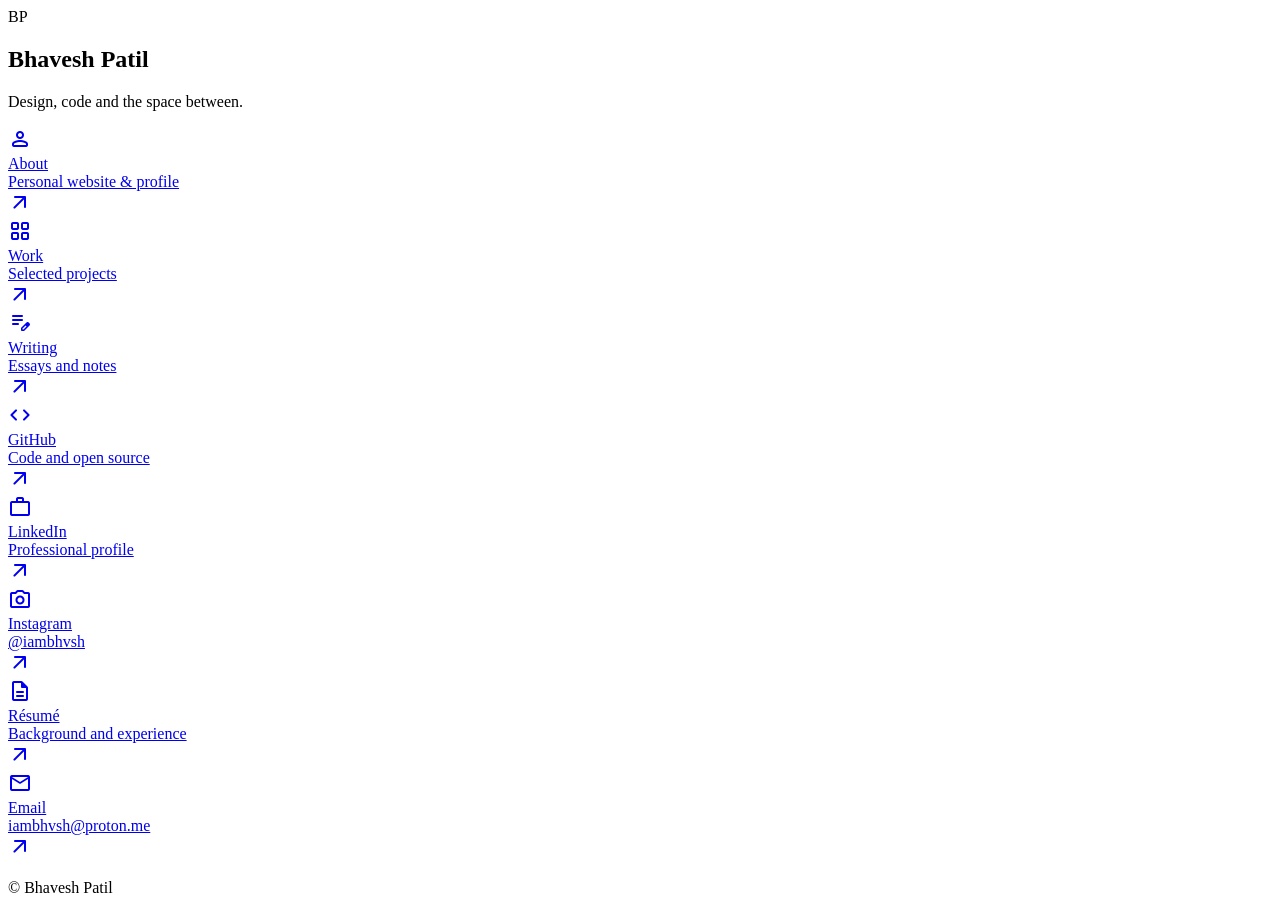
==== index.html @ 5a82e877 "Add files via upload" ====
<!DOCTYPE html>
<html lang="en" data-theme="auto">

<head>
  <!-- ============================================================
       META & SEO
  ============================================================ -->
  <meta charset="UTF-8" />
  <meta name="viewport" content="width=device-width, initial-scale=1.0, viewport-fit=cover" />
  <meta name="description" content="A central place for work, writing and links." />
  <meta name="keywords" content="Bhavesh Patil, links, portfolio, aviation, developer, iambhvsh" />
  <meta name="author" content="Bhavesh Patil" />
  <meta name="robots" content="index, follow" />
  <link rel="canonical" href="https://links.iambhvsh.in/" />
  
  <title>Bhavesh Patil — Links</title>
  
  <!-- Theme colors -->
  <meta name="theme-color" content="#f5f4f0" media="(prefers-color-scheme: light)" />
  <meta name="theme-color" content="#000000" media="(prefers-color-scheme: dark)" />
  
  <!-- Apple web app -->
  <meta name="apple-mobile-web-app-capable" content="yes" />
  <meta name="apple-mobile-web-app-status-bar-style" content="default" />
  <meta name="apple-mobile-web-app-title" content="Bhavesh Patil — Links" />
  
  <!-- Open Graph -->
  <meta property="og:type" content="website" />
  <meta property="og:url" content="https://links.iambhvsh.in" />
  <meta property="og:title" content="Bhavesh Patil — Links" />
  <meta property="og:description" content="A central place for work, writing and links." />
  <meta property="og:image" content="https://links.iambhvsh.in/og-image.png" />
  
  <!-- Twitter/X -->
  <meta name="twitter:card" content="summary_large_image" />
  <meta name="twitter:site" content="@iambhvsh" />
  <meta name="twitter:title" content="Bhavesh Patil — Links" />
  <meta name="twitter:description" content="A central place for work, writing and links." />
  <meta name="twitter:image" content="https://links.iambhvsh.in/og-image.png" />
  
  <!-- Favicon -->
  <link rel="icon" href="data:image/svg+xml,<svg xmlns='http://www.w3.org/2000/svg' viewBox='0 0 100 100'><text x='50%25' y='50%25' dominant-baseline='central' text-anchor='middle' font-size='90'>✦</text></svg>" />
  
  <!-- Fonts -->
  <link rel="preconnect" href="https://fonts.googleapis.com" />
  <link rel="preconnect" href="https://fonts.gstatic.com" crossorigin />
  <link href="https://fonts.googleapis.com/css2?family=Instrument+Serif:ital@0;1&family=Inter:wght@300;400;450;500&display=swap" rel="stylesheet" />
  
  <!-- Material Symbols Rounded -->
  <link href="https://fonts.googleapis.com/css2?family=Material+Symbols+Rounded:opsz,wght,FILL,GRAD@20..48,100..700,0..1,-50..200" rel="stylesheet" />
  
  <!-- STYLESHEET -->
  <link rel="stylesheet" href="/assets/style.css">
  
</head>

<body>
  
  <!-- ── Page container ───────────────────────────────────────── -->
  <main class="page" role="main">
    
    <!-- ══ HERO ════════════════════════════════════════════════ -->
    <section class="hero" aria-label="Profile">
      
      <div class="avatar-wrap">
        <div class="avatar-initials" id="avatarInitials" aria-hidden="true">BP</div>
        <img class="avatar" id="avatarImg" src="https://db.iambhvsh.in/assets/profile.webp" alt="Profile Picture" width="88" height="88" style="display:none;" onload="this.style.display='block'; document.getElementById('avatarInitials').style.display='none';" onerror="this.style.display='none'; document.getElementById('avatarInitials').style.display='flex';" />
      </div>
      
      <div class="hero-text">
        <h1 class="hero-name">Bhavesh Patil</h1>
        <p class="hero-bio">Design, code and the space between.</p>
      </div>
      
    </section>
    
    <!-- ══ LINKS ════════════════════════════════════════════════ -->
    <section class="links-section" aria-label="Links">
      
      <!-- About -->
      <a href="https://iambhvsh.in" target="_blank" rel="noopener noreferrer" class="link-card" aria-label="About — Personal website & profile">
        <div class="card-icon-wrap" aria-hidden="true">
          <span class="material-symbols-rounded">person</span>
        </div>
        <div class="card-text">
          <div class="card-title">About</div>
          <div class="card-subtitle">Personal website &amp; profile</div>
        </div>
        <div class="card-arrow" aria-hidden="true">
          <span class="material-symbols-rounded">arrow_outward</span>
        </div>
      </a>
      
      <!-- Work -->
      <a href="https://work.iambhvsh.in" target="_blank" rel="noopener noreferrer" class="link-card" aria-label="Work — Selected projects">
        <div class="card-icon-wrap" aria-hidden="true">
          <span class="material-symbols-rounded">grid_view</span>
        </div>
        <div class="card-text">
          <div class="card-title">Work</div>
          <div class="card-subtitle">Selected projects</div>
        </div>
        <div class="card-arrow" aria-hidden="true">
          <span class="material-symbols-rounded">arrow_outward</span>
        </div>
      </a>
      
      <!-- Writing -->
      <a href="https://writing.iambhvsh.in" target="_blank" rel="noopener noreferrer" class="link-card" aria-label="Writing — Essays and notes">
        <div class="card-icon-wrap" aria-hidden="true">
          <span class="material-symbols-rounded">edit_note</span>
        </div>
        <div class="card-text">
          <div class="card-title">Writing</div>
          <div class="card-subtitle">Essays and notes</div>
        </div>
        <div class="card-arrow" aria-hidden="true">
          <span class="material-symbols-rounded">arrow_outward</span>
        </div>
      </a>
      
      <!-- GitHub -->
      <a href="https://github.com/iambhvsh" target="_blank" rel="noopener noreferrer" class="link-card" aria-label="GitHub — Code and open source">
        <div class="card-icon-wrap" aria-hidden="true">
          <span class="material-symbols-rounded">code</span>
        </div>
        <div class="card-text">
          <div class="card-title">GitHub</div>
          <div class="card-subtitle">Code and open source</div>
        </div>
        <div class="card-arrow" aria-hidden="true">
          <span class="material-symbols-rounded">arrow_outward</span>
        </div>
      </a>
      
      <!-- LinkedIn -->
      <a href="https://linkedin.com/in/iambhvsh" target="_blank" rel="noopener noreferrer" class="link-card" aria-label="LinkedIn — Professional profile">
        <div class="card-icon-wrap" aria-hidden="true">
          <span class="material-symbols-rounded">work</span>
        </div>
        <div class="card-text">
          <div class="card-title">LinkedIn</div>
          <div class="card-subtitle">Professional profile</div>
        </div>
        <div class="card-arrow" aria-hidden="true">
          <span class="material-symbols-rounded">arrow_outward</span>
        </div>
      </a>
      
      <!-- Instagram -->
      <a href="https://instagram.com/iambhvsh" target="_blank" rel="noopener noreferrer" class="link-card" aria-label="Instagram — @iambhvsh">
        <div class="card-icon-wrap" aria-hidden="true">
          <span class="material-symbols-rounded">photo_camera</span>
        </div>
        <div class="card-text">
          <div class="card-title">Instagram</div>
          <div class="card-subtitle">@iambhvsh</div>
        </div>
        <div class="card-arrow" aria-hidden="true">
          <span class="material-symbols-rounded">arrow_outward</span>
        </div>
      </a>
      
      <!-- Resume -->
      <a href="https://iambhvsh.in/resume" target="_blank" rel="noopener noreferrer" class="link-card" aria-label="Résumé — Background and experience">
        <div class="card-icon-wrap" aria-hidden="true">
          <span class="material-symbols-rounded">description</span>
        </div>
        <div class="card-text">
          <div class="card-title">Résumé</div>
          <div class="card-subtitle">Background and experience</div>
        </div>
        <div class="card-arrow" aria-hidden="true">
          <span class="material-symbols-rounded">arrow_outward</span>
        </div>
      </a>
      
      <!-- Mail -->
      <a href="mailto:iambhvsh@proton.me" class="link-card" aria-label="Email — iambhvsh@proton.me">
        <div class="card-icon-wrap" aria-hidden="true">
          <span class="material-symbols-rounded">mail</span>
        </div>
        <div class="card-text">
          <div class="card-title">Email</div>
          <div class="card-subtitle">iambhvsh@proton.me</div>
        </div>
        <div class="card-arrow" aria-hidden="true">
          <span class="material-symbols-rounded">arrow_outward</span>
        </div>
      </a>
      
    </section>
    
    <!-- ══ FOOTER ════════════════════════════════════════════════ -->
    <footer role="contentinfo">
      <p class="footer-text">© <span id="year"></span> Bhavesh Patil</p>
    </footer>
    
  </main>
  
<!-- JAVASCRIPT -->
<script src="/assets/script.js"></script>
  
</body>

</html>
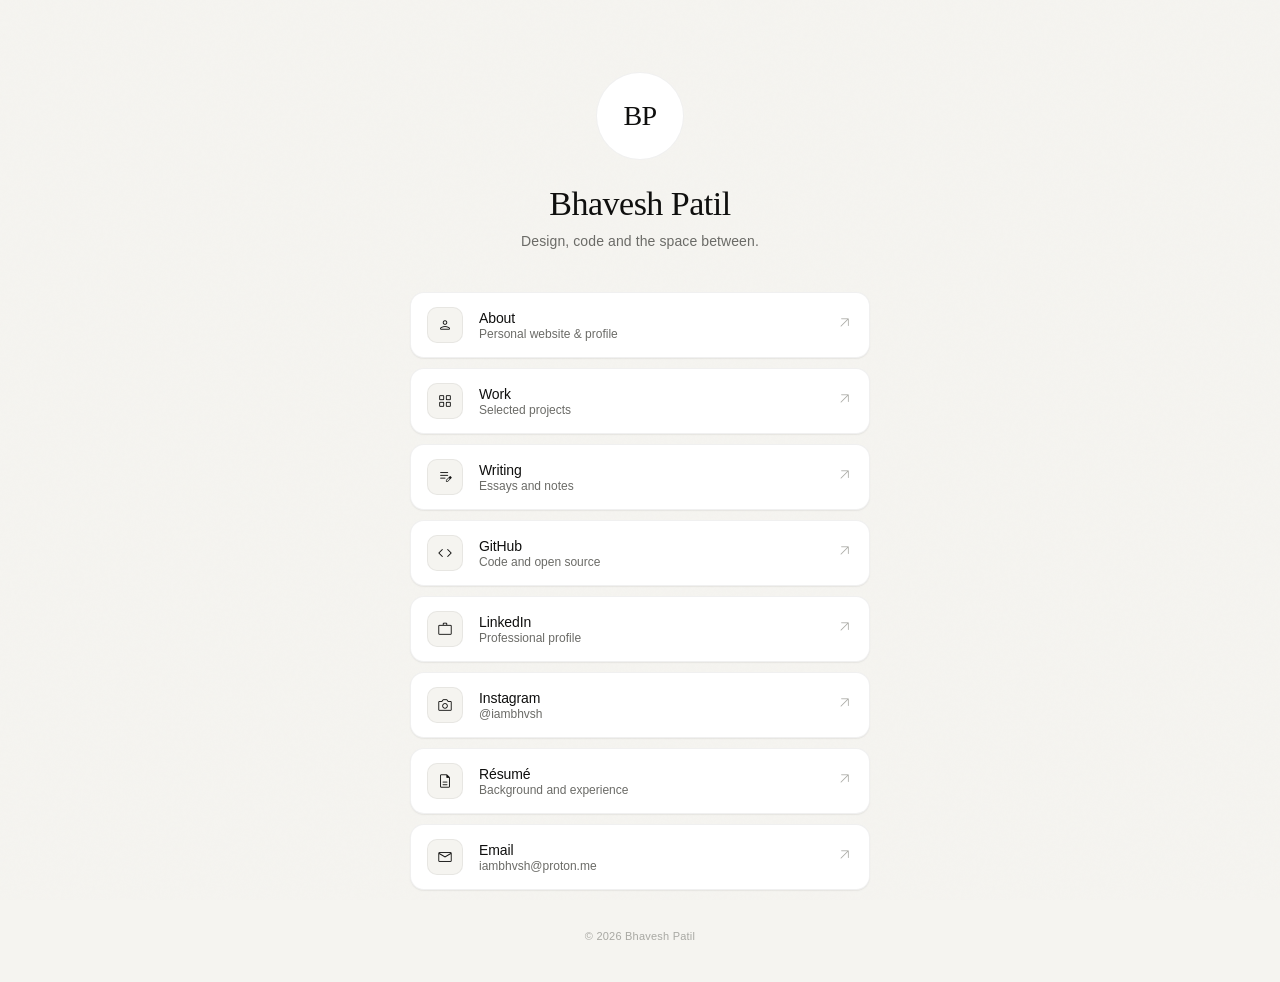
==== commit 29ba28db: "Update index.html" ====
--- a/index.html
+++ b/index.html
@@ -29,14 +29,14 @@
   <meta property="og:url" content="https://links.iambhvsh.in" />
   <meta property="og:title" content="Bhavesh Patil — Links" />
   <meta property="og:description" content="A central place for work, writing and links." />
-  <meta property="og:image" content="https://links.iambhvsh.in/og-image.png" />
+  <meta property="og:image" content="https://links.iambhvsh.in/assets/og-image.png" />
   
   <!-- Twitter/X -->
   <meta name="twitter:card" content="summary_large_image" />
   <meta name="twitter:site" content="@iambhvsh" />
   <meta name="twitter:title" content="Bhavesh Patil — Links" />
   <meta name="twitter:description" content="A central place for work, writing and links." />
-  <meta name="twitter:image" content="https://links.iambhvsh.in/og-image.png" />
+  <meta name="twitter:image" content="https://links.iambhvsh.in/assets/og-image.png" />
   
   <!-- Favicon -->
   <link rel="icon" href="data:image/svg+xml,<svg xmlns='http://www.w3.org/2000/svg' viewBox='0 0 100 100'><text x='50%25' y='50%25' dominant-baseline='central' text-anchor='middle' font-size='90'>✦</text></svg>" />
@@ -203,4 +203,4 @@
   
 </body>
 
-</html>+</html>
--- a/assets/style.css
+++ b/assets/style.css
@@ -0,0 +1,389 @@
+/* ── Tokens ─────────────────────────────────────────────── */
+:root {
+  /* 8px grid */
+  --sp-1: 8px;
+  --sp-2: 16px;
+  --sp-3: 24px;
+  --sp-4: 32px;
+  --sp-5: 40px;
+  --sp-6: 48px;
+  --sp-7: 56px;
+  --sp-8: 64px;
+  
+  --radius-sm: 10px;
+  --radius-md: 14px;
+  --radius-lg: 20px;
+  --radius-xl: 28px;
+  --radius-full: 999px;
+  
+  --duration-fast: 140ms;
+  --duration-base: 240ms;
+  --duration-slow: 400ms;
+  --ease-spring: cubic-bezier(0.34, 1.56, 0.64, 1);
+  --ease-smooth: cubic-bezier(0.4, 0, 0.2, 1);
+  
+  --max-width: 460px;
+}
+
+/* Light mode */
+[data-theme="light"],
+[data-theme="auto"] {
+  --bg: #f5f4f0;
+  --bg-card: #ffffff;
+  --bg-card-hover: #fafaf8;
+  --border: rgba(0, 0, 0, 0.06);
+  --border-hover: rgba(0, 0, 0, 0.10);
+  --text-primary: #0f0f0e;
+  --text-secondary: #6b6b67;
+  --text-tertiary: #a8a8a3;
+  --icon-color: #0f0f0e;
+  --shadow-card: 0 1px 2px rgba(0, 0, 0, 0.04), 0 1px 1px rgba(0, 0, 0, 0.03);
+  --shadow-hover: 0 3px 12px rgba(0, 0, 0, 0.06), 0 1px 3px rgba(0, 0, 0, 0.04);
+  --glow: rgba(0, 0, 0, 0);
+  --noise-opacity: 0.015;
+}
+
+/* Dark mode */
+[data-theme="dark"] {
+  --bg: #000000;
+  --bg-card: #0b0b0b;
+  --bg-card-hover: #111111;
+  --border: rgba(255, 255, 255, 0.05);
+  --border-hover: rgba(255, 255, 255, 0.09);
+  --text-primary: #f0efeb;
+  --text-secondary: #8a8a85;
+  --text-tertiary: #555552;
+  --icon-color: #f0efeb;
+  --shadow-card: 0 1px 3px rgba(0, 0, 0, 0.5), 0 1px 2px rgba(0, 0, 0, 0.3);
+  --shadow-hover: 0 3px 14px rgba(0, 0, 0, 0.5), 0 1px 3px rgba(0, 0, 0, 0.4);
+  --glow: rgba(255, 255, 255, 0.015);
+  --noise-opacity: 0.02;
+}
+
+/* System dark auto-detection */
+@media (prefers-color-scheme: dark) {
+  [data-theme="auto"] {
+    --bg: #000000;
+    --bg-card: #0b0b0b;
+    --bg-card-hover: #111111;
+    --border: rgba(255, 255, 255, 0.05);
+    --border-hover: rgba(255, 255, 255, 0.09);
+    --text-primary: #f0efeb;
+    --text-secondary: #8a8a85;
+    --text-tertiary: #555552;
+    --icon-color: #f0efeb;
+    --shadow-card: 0 1px 3px rgba(0, 0, 0, 0.5), 0 1px 2px rgba(0, 0, 0, 0.3);
+    --shadow-hover: 0 3px 14px rgba(0, 0, 0, 0.5), 0 1px 3px rgba(0, 0, 0, 0.4);
+    --glow: rgba(255, 255, 255, 0.015);
+    --noise-opacity: 0.02;
+  }
+}
+
+/* ── Reset ───────────────────────────────────────────────── */
+*,
+*::before,
+*::after {
+  box-sizing: border-box;
+  margin: 0;
+  padding: 0;
+}
+
+html {
+  -webkit-text-size-adjust: 100%;
+  text-rendering: optimizeLegibility;
+  -webkit-font-smoothing: antialiased;
+  -moz-osx-font-smoothing: grayscale;
+  scrollbar-width: none;
+  -ms-overflow-style: none;
+}
+
+html::-webkit-scrollbar {
+  display: none;
+}
+
+body {
+  user-select: none;
+  -webkit-user-select: none;
+  -moz-user-select: none;
+  -ms-user-select: none;
+  font-family: 'Inter', -apple-system, BlinkMacSystemFont, 'SF Pro Display', 'Helvetica Neue', sans-serif;
+  background-color: var(--bg);
+  color: var(--text-primary);
+  min-height: 100dvh;
+  min-height: 100vh;
+  display: flex;
+  flex-direction: column;
+  align-items: center;
+  padding: var(--sp-6) var(--sp-2) var(--sp-5);
+  padding-top: max(var(--sp-6), env(safe-area-inset-top));
+  padding-bottom: max(var(--sp-5), env(safe-area-inset-bottom));
+  transition: background-color var(--duration-slow) var(--ease-smooth),
+    color var(--duration-slow) var(--ease-smooth);
+  position: relative;
+  overflow-x: hidden;
+}
+
+/* Noise texture overlay */
+body::before {
+  content: '';
+  position: fixed;
+  inset: 0;
+  background-image: url("data:image/svg+xml,%3Csvg viewBox='0 0 256 256' xmlns='http://www.w3.org/2000/svg'%3E%3Cfilter id='n'%3E%3CfeTurbulence type='fractalNoise' baseFrequency='0.9' numOctaves='4' stitchTiles='stitch'/%3E%3C/filter%3E%3Crect width='100%25' height='100%25' filter='url(%23n)' opacity='1'/%3E%3C/svg%3E");
+  opacity: var(--noise-opacity);
+  pointer-events: none;
+  z-index: 0;
+}
+
+/* ── Layout ─────────────────────────────────────────────── */
+.page {
+  width: 100%;
+  max-width: var(--max-width);
+  display: flex;
+  flex-direction: column;
+  gap: var(--sp-5);
+  position: relative;
+  z-index: 1;
+}
+
+/* ── Reduced motion ──────────────────────────────────────── */
+@media (prefers-reduced-motion: reduce) {
+  
+  *,
+  *::before,
+  *::after {
+    animation-duration: 0.01ms !important;
+    transition-duration: 0.01ms !important;
+  }
+}
+
+/* ============================================================
+       HERO SECTION
+    ============================================================ */
+.hero {
+  display: flex;
+  flex-direction: column;
+  align-items: center;
+  gap: var(--sp-3);
+  padding-top: var(--sp-3);
+  animation: fadeUp var(--duration-slow) var(--ease-smooth) both;
+}
+
+/* Avatar */
+.avatar-wrap {
+  position: relative;
+  width: 88px;
+  height: 88px;
+}
+
+.avatar {
+  width: 88px;
+  height: 88px;
+  border-radius: 50%;
+  object-fit: cover;
+  border: 1px solid var(--border);
+  transition: border-color var(--duration-base);
+  display: block;
+  background: var(--bg-card);
+}
+
+/* Fallback avatar initials */
+.avatar-initials {
+  width: 88px;
+  height: 88px;
+  border-radius: 50%;
+  border: 1px solid var(--border);
+  background: var(--bg-card);
+  display: flex;
+  align-items: center;
+  justify-content: center;
+  font-family: 'Instrument Serif', Georgia, serif;
+  font-size: 28px;
+  color: var(--text-primary);
+  letter-spacing: -0.5px;
+}
+
+/* Name & bio */
+.hero-text {
+  text-align: center;
+}
+
+.hero-name {
+  font-family: 'Instrument Serif', Georgia, 'Times New Roman', serif;
+  font-size: clamp(28px, 7vw, 34px);
+  font-weight: 400;
+  line-height: 1.15;
+  letter-spacing: -0.5px;
+  color: var(--text-primary);
+  margin-bottom: var(--sp-1);
+}
+
+.hero-bio {
+  font-size: 14px;
+  font-weight: 400;
+  color: var(--text-secondary);
+  letter-spacing: 0.1px;
+  line-height: 1.5;
+}
+
+/* ============================================================
+       LINKS SECTION
+    ============================================================ */
+.links-section {
+  display: flex;
+  flex-direction: column;
+  gap: 10px;
+  animation: fadeUp var(--duration-slow) var(--ease-smooth) 80ms both;
+}
+
+.section-label {
+  font-size: 11px;
+  font-weight: 500;
+  letter-spacing: 0.06em;
+  text-transform: uppercase;
+  color: var(--text-tertiary);
+  padding-left: 2px;
+  margin-bottom: 2px;
+}
+
+/* Link card */
+.link-card {
+  display: flex;
+  align-items: center;
+  gap: var(--sp-2);
+  padding: 14px var(--sp-2);
+  background: var(--bg-card);
+  border: 1px solid var(--border);
+  border-radius: var(--radius-md);
+  text-decoration: none;
+  color: inherit;
+  box-shadow: var(--shadow-card);
+  transition:
+    background var(--duration-fast) var(--ease-smooth),
+    border-color var(--duration-fast) var(--ease-smooth),
+    box-shadow var(--duration-base) var(--ease-smooth),
+    transform var(--duration-fast) var(--ease-spring);
+  -webkit-tap-highlight-color: transparent;
+  cursor: pointer;
+  position: relative;
+  overflow: hidden;
+}
+
+.link-card::before {
+  content: '';
+  position: absolute;
+  inset: 0;
+  background: var(--glow);
+  opacity: 0;
+  transition: opacity var(--duration-base);
+  border-radius: inherit;
+}
+
+.link-card:hover {
+  background: var(--bg-card-hover);
+  border-color: var(--border-hover);
+  box-shadow: var(--shadow-hover);
+  transform: translateY(-1px);
+}
+
+.link-card:hover::before {
+  opacity: 1;
+}
+
+.link-card:active {
+  transform: scale(0.985) translateY(0);
+  box-shadow: var(--shadow-card);
+}
+
+.link-card:focus-visible {
+  outline: 2px solid var(--text-primary);
+  outline-offset: 3px;
+}
+
+/* Card icon */
+.card-icon-wrap {
+  width: 36px;
+  height: 36px;
+  border-radius: var(--radius-sm);
+  background: var(--bg);
+  border: 1px solid var(--border);
+  display: flex;
+  align-items: center;
+  justify-content: center;
+  flex-shrink: 0;
+  transition: background var(--duration-fast), border-color var(--duration-fast);
+}
+
+.card-icon-wrap .material-symbols-rounded {
+  font-size: 18px;
+  color: var(--icon-color);
+  font-variation-settings: 'FILL' 0, 'wght' 300, 'GRAD' -25, 'opsz' 20;
+}
+
+/* Card text */
+.card-text {
+  flex: 1;
+  min-width: 0;
+}
+
+.card-title {
+  font-size: 14px;
+  font-weight: 450;
+  color: var(--text-primary);
+  letter-spacing: -0.1px;
+  white-space: nowrap;
+  overflow: hidden;
+  text-overflow: ellipsis;
+}
+
+.card-subtitle {
+  font-size: 12px;
+  font-weight: 400;
+  color: var(--text-secondary);
+  margin-top: 1px;
+  white-space: nowrap;
+  overflow: hidden;
+  text-overflow: ellipsis;
+}
+
+/* External arrow */
+.card-arrow .material-symbols-rounded {
+  font-size: 16px;
+  color: var(--text-tertiary);
+  font-variation-settings: 'FILL' 0, 'wght' 300, 'GRAD' -25, 'opsz' 20;
+  flex-shrink: 0;
+  transition: color var(--duration-fast), transform var(--duration-fast) var(--ease-spring);
+}
+
+.link-card:hover .card-arrow .material-symbols-rounded {
+  color: var(--text-secondary);
+  transform: translate(1px, -1px);
+}
+
+/* ============================================================
+       FOOTER
+    ============================================================ */
+footer {
+  text-align: center;
+  animation: fadeUp var(--duration-slow) var(--ease-smooth) 200ms both;
+}
+
+.footer-text {
+  font-size: 11px;
+  color: var(--text-tertiary);
+  letter-spacing: 0.02em;
+}
+
+/* ============================================================
+       PAGE ENTRANCE ANIMATION
+    ============================================================ */
+@keyframes fadeUp {
+  from {
+    opacity: 0;
+    transform: translateY(12px);
+  }
+  
+  to {
+    opacity: 1;
+    transform: translateY(0);
+  }
+}
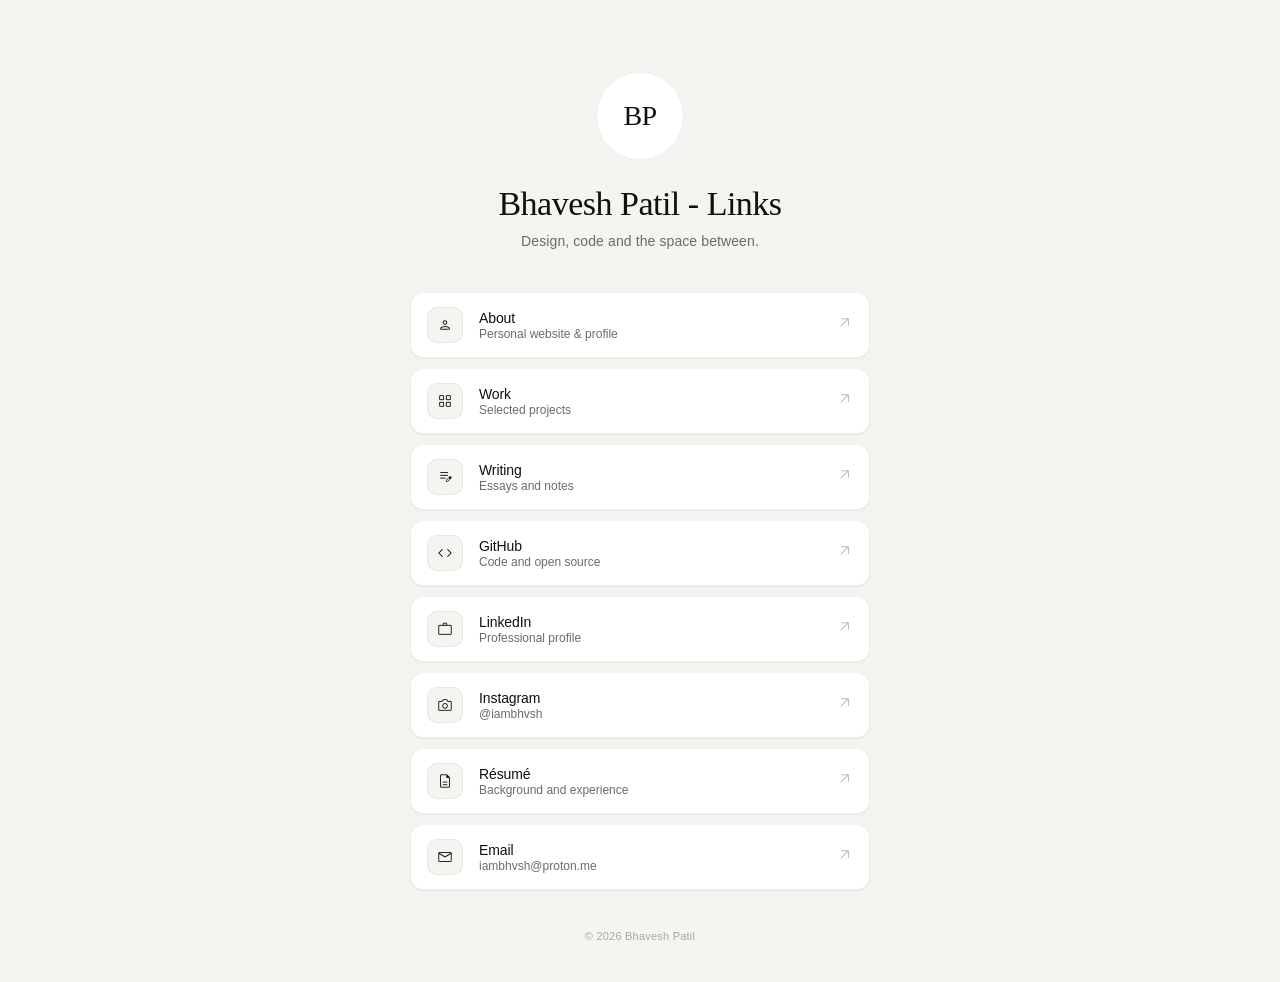
==== commit 640fdbc5: "Update hero name to include 'Links'" ====
--- a/index.html
+++ b/index.html
@@ -68,7 +68,7 @@
       </div>
       
       <div class="hero-text">
-        <h1 class="hero-name">Bhavesh Patil</h1>
+        <h1 class="hero-name">Bhavesh Patil - Links</h1>
         <p class="hero-bio">Design, code and the space between.</p>
       </div>
       
@@ -106,7 +106,7 @@
       </a>
       
       <!-- Writing -->
-      <a href="https://writing.iambhvsh.in" target="_blank" rel="noopener noreferrer" class="link-card" aria-label="Writing — Essays and notes">
+      <a href="/coming-soon" rel="noopener noreferrer" class="link-card" aria-label="Writing — Essays and notes">
         <div class="card-icon-wrap" aria-hidden="true">
           <span class="material-symbols-rounded">edit_note</span>
         </div>
